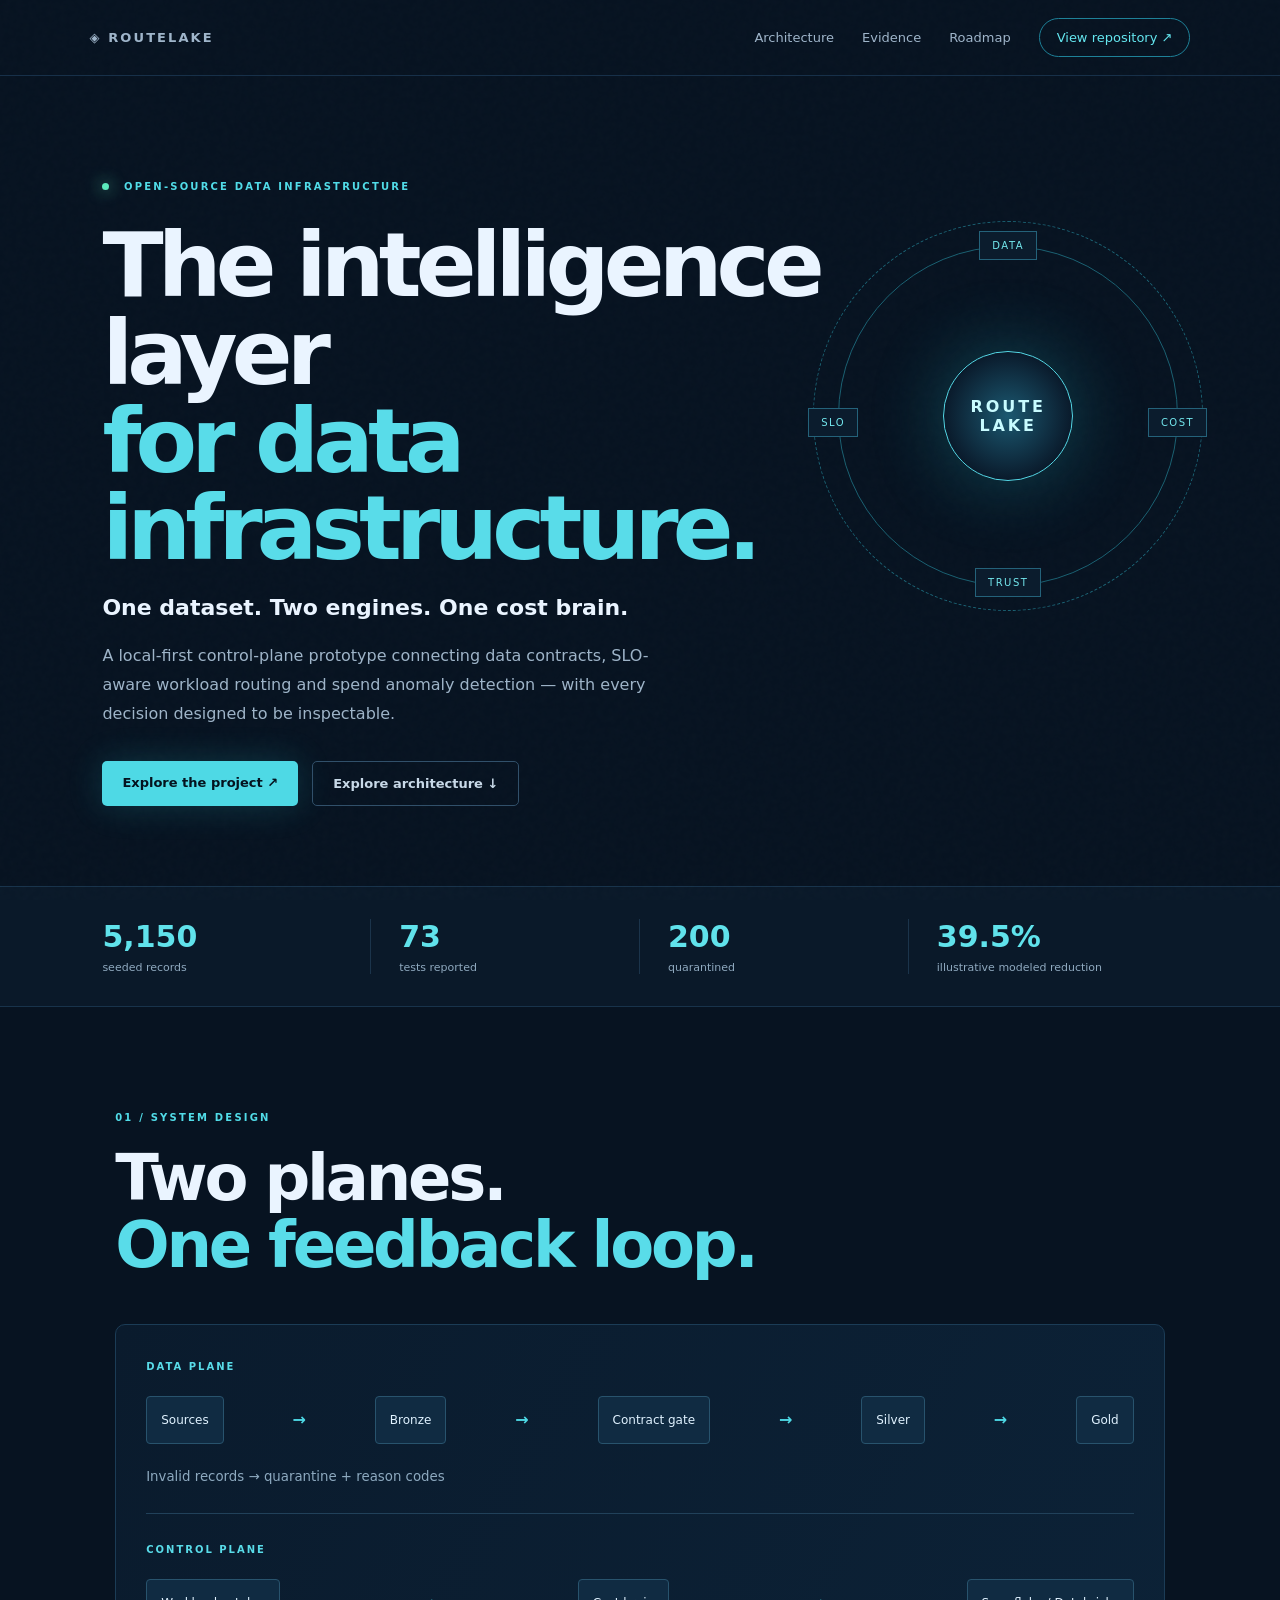
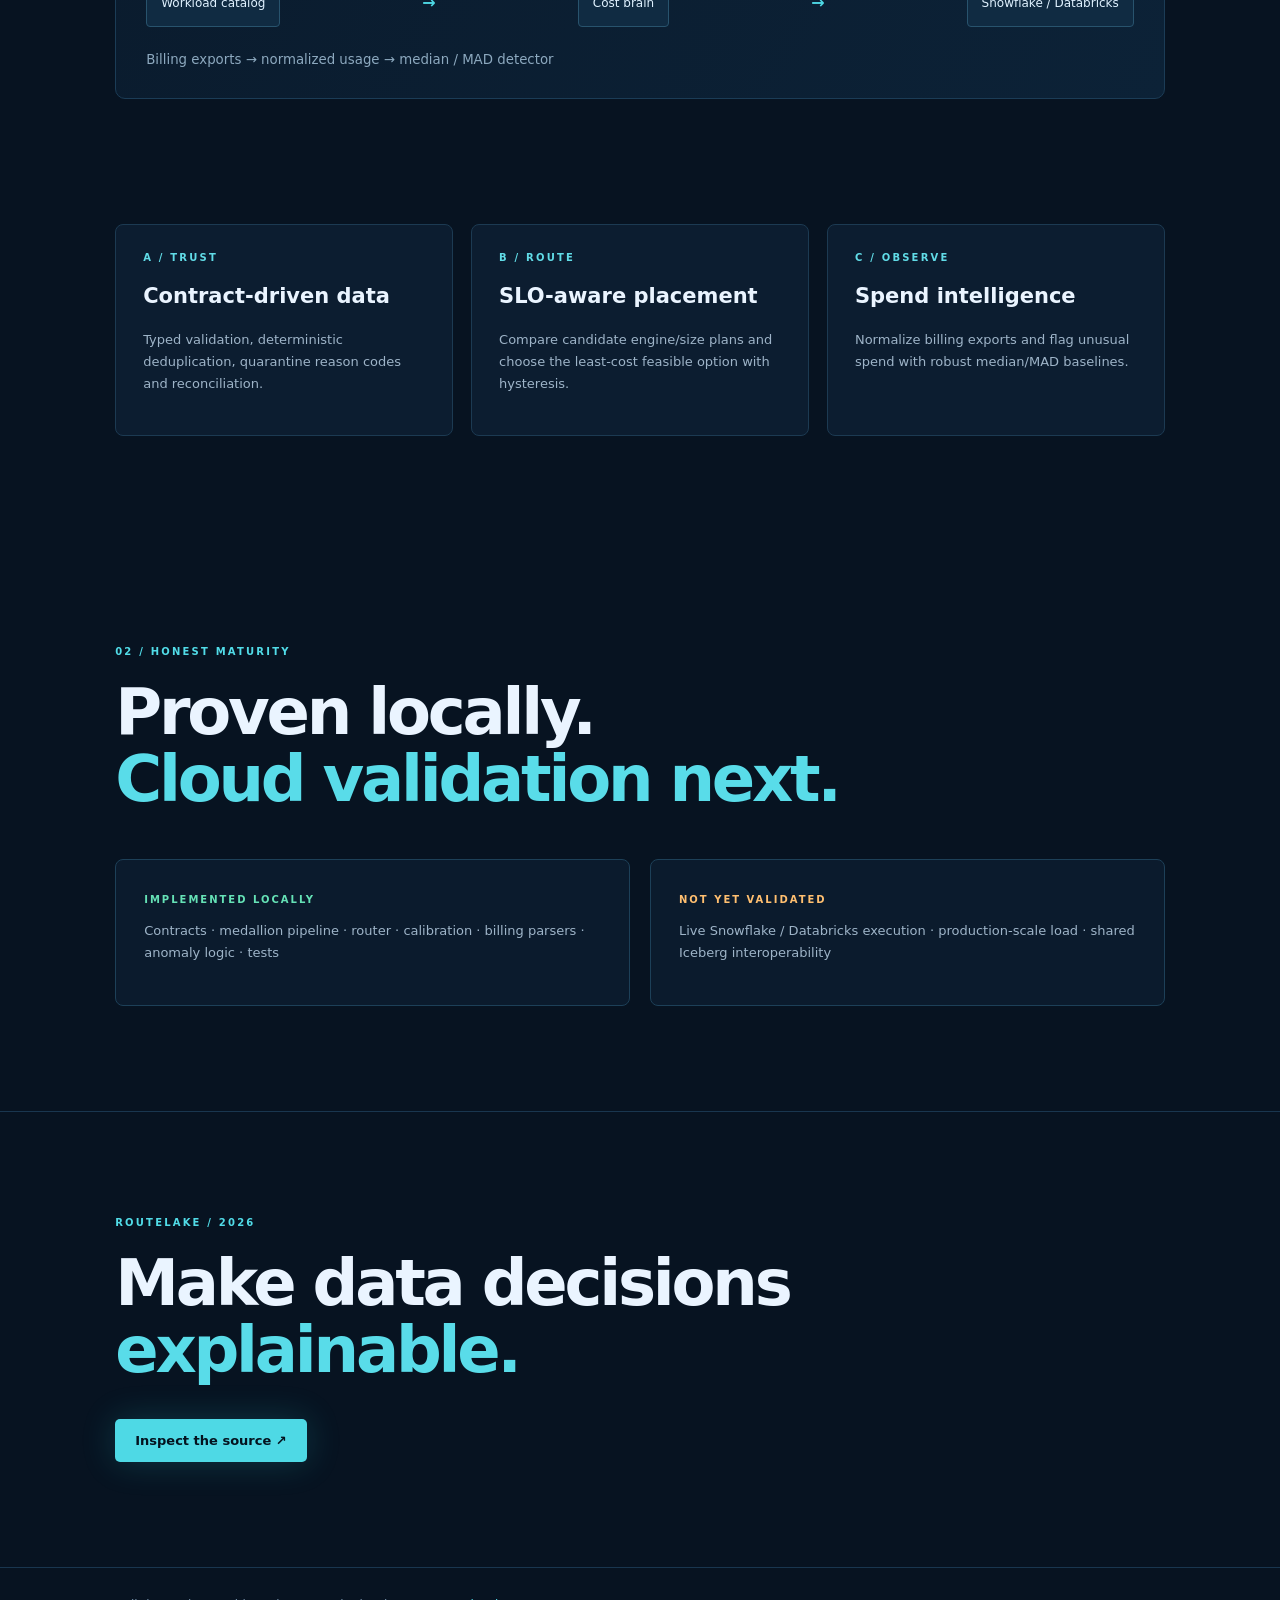
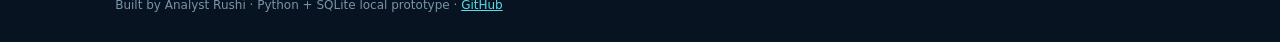
==== site/index.html @ 69322324 "feat: add RouteLake 2026 flagship project experience" ====
<!doctype html>
<html lang="en"><head><meta charset="utf-8"><meta name="viewport" content="width=device-width,initial-scale=1">
<meta name="theme-color" content="#071321"><meta name="description" content="RouteLake — cost-aware lakehouse control plane for data trust, workload routing and spend intelligence.">
<title>RouteLake — Intelligence for Data Infrastructure</title><link rel="stylesheet" href="assets/site.css"></head>
<body><div class="noise"></div><header class="nav"><a class="brand" href="#">◈ ROUTELAKE</a><nav><a href="#architecture">Architecture</a><a href="#evidence">Evidence</a><a href="#roadmap">Roadmap</a><a class="nav-cta" href="https://github.com/AnyalstRushi/routelake">View repository ↗</a></nav></header>
<main><section class="hero"><div class="eyebrow"><span class="pulse"></span> OPEN-SOURCE DATA INFRASTRUCTURE</div><h1>The intelligence layer<br><em>for data infrastructure.</em></h1><p class="lead">One dataset. Two engines. One cost brain.</p><p class="copy">A local-first control-plane prototype connecting data contracts, SLO-aware workload routing and spend anomaly detection — with every decision designed to be inspectable.</p><div class="actions"><a class="primary" href="https://github.com/AnyalstRushi/routelake">Explore the project ↗</a><a class="secondary" href="#architecture">Explore architecture ↓</a></div>
<div class="orbital"><div class="orbit o1"></div><div class="orbit o2"></div><div class="core">ROUTE<br>LAKE</div><span class="node n1">DATA</span><span class="node n2">COST</span><span class="node n3">TRUST</span><span class="node n4">SLO</span></div></section>
<section class="metrics" id="evidence"><div><strong>5,150</strong><span>seeded records</span></div><div><strong>73</strong><span>tests reported</span></div><div><strong>200</strong><span>quarantined</span></div><div><strong>39.5%</strong><span>illustrative modeled reduction</span></div></section>
<section class="section" id="architecture"><div class="eyebrow">01 / SYSTEM DESIGN</div><h2>Two planes.<br><em>One feedback loop.</em></h2><div class="architecture"><div class="plane"><label>DATA PLANE</label><div class="nodes"><span>Sources</span><b>→</b><span>Bronze</span><b>→</b><span>Contract gate</span><b>→</b><span>Silver</span><b>→</b><span>Gold</span></div><small>Invalid records → quarantine + reason codes</small></div><div class="plane control"><label>CONTROL PLANE</label><div class="nodes"><span>Workload catalog</span><b>→</b><span>Cost brain</span><b>→</b><span>Snowflake / Databricks</span></div><small>Billing exports → normalized usage → median / MAD detector</small></div></div></section>
<section class="section cards"><article><div class="num">A / TRUST</div><h3>Contract-driven data</h3><p>Typed validation, deterministic deduplication, quarantine reason codes and reconciliation.</p></article><article><div class="num">B / ROUTE</div><h3>SLO-aware placement</h3><p>Compare candidate engine/size plans and choose the least-cost feasible option with hysteresis.</p></article><article><div class="num">C / OBSERVE</div><h3>Spend intelligence</h3><p>Normalize billing exports and flag unusual spend with robust median/MAD baselines.</p></article></section>
<section class="section" id="roadmap"><div class="eyebrow">02 / HONEST MATURITY</div><h2>Proven locally.<br><em>Cloud validation next.</em></h2><div class="status-grid"><div><label class="done">IMPLEMENTED LOCALLY</label><p>Contracts · medallion pipeline · router · calibration · billing parsers · anomaly logic · tests</p></div><div><label class="next">NOT YET VALIDATED</label><p>Live Snowflake / Databricks execution · production-scale load · shared Iceberg interoperability</p></div></div></section>
<section class="section closing"><div class="eyebrow">ROUTELAKE / 2026</div><h2>Make data decisions<br><em>explainable.</em></h2><a class="primary" href="https://github.com/AnyalstRushi/routelake">Inspect the source ↗</a></section></main>
<footer>Built by Analyst Rushi · Python + SQLite local prototype · <a href="https://github.com/AnyalstRushi/routelake">GitHub</a></footer><script src="assets/site.js"></script></body></html>
---- site/assets/site.css ----
*{box-sizing:border-box}html{scroll-behavior:smooth}body{margin:0;background:#071321;color:#eaf4ff;font-family:Inter,ui-sans-serif,system-ui,sans-serif;overflow-x:hidden}.noise{position:fixed;inset:0;pointer-events:none;opacity:.07;background-image:url("data:image/svg+xml,%3Csvg viewBox='0 0 180 180' xmlns='http://www.w3.org/2000/svg'%3E%3Cfilter id='n'%3E%3CfeTurbulence type='fractalNoise' baseFrequency='.8' numOctaves='3' stitchTiles='stitch'/%3E%3C/filter%3E%3Crect width='100%25' height='100%25' filter='url(%23n)' opacity='.25'/%3E%3C/svg%3E")}.nav{height:76px;display:flex;align-items:center;justify-content:space-between;padding:0 7vw;border-bottom:1px solid #173049;position:relative;z-index:2}.brand{color:#dffaff;text-decoration:none;font-weight:800;letter-spacing:.16em}.nav nav{display:flex;gap:28px;align-items:center}.nav a{color:#9fb5ca;text-decoration:none;font-size:13px}.nav .nav-cta{border:1px solid #1e8198;border-radius:30px;padding:11px 17px;color:#64e6ef}.hero{min-height:680px;padding:105px 8vw 80px;position:relative;overflow:hidden}.eyebrow,.num{font-size:10px;letter-spacing:.22em;color:#51dce8;font-weight:800}.pulse{display:inline-block;width:7px;height:7px;border-radius:50%;background:#5be9bb;box-shadow:0 0 16px #5be9bb;margin-right:9px}h1{font-size:clamp(48px,7vw,92px);line-height:.98;letter-spacing:-.065em;margin:30px 0 20px;max-width:780px}em{font-style:normal;color:#59dce9}.lead{font-size:22px;font-weight:650}.copy{color:#9eb4c8;max-width:570px;line-height:1.8}.actions{display:flex;gap:14px;margin-top:32px}.primary,.secondary{display:inline-block;padding:14px 20px;border-radius:5px;text-decoration:none;font-weight:700;font-size:13px}.primary{background:#4ed9e5;color:#04131f;box-shadow:0 0 35px #26c8d333}.secondary{border:1px solid #31506a;color:#c8d9e8}.orbital{position:absolute;right:6%;top:145px;width:390px;height:390px;display:grid;place-items:center}.core{width:130px;height:130px;border-radius:50%;display:grid;place-content:center;text-align:center;letter-spacing:.18em;font-weight:900;color:#c8fbff;background:radial-gradient(circle,#1b5870,#0a1b2c 70%);border:1px solid #54d9e7;box-shadow:0 0 75px #23d7e544}.orbit{position:absolute;border:1px solid #1b6172;border-radius:50%;animation:spin 24s linear infinite}.o1{inset:25px}.o2{inset:0;border-style:dashed;animation-duration:38s}.node{position:absolute;padding:8px 12px;border:1px solid #24627a;background:#0b1c2d;color:#73e7ed;font-size:10px;letter-spacing:.15em}.n1{top:10px}.n2{right:-4px;top:48%}.n3{bottom:14px}.n4{left:-5px;top:48%}@keyframes spin{to{transform:rotate(360deg)}}.metrics{display:grid;grid-template-columns:repeat(4,1fr);padding:32px 8vw;border-top:1px solid #18334b;border-bottom:1px solid #18334b;background:#0a1929}.metrics div{display:flex;flex-direction:column;gap:7px;border-right:1px solid #1b344b;padding-left:28px}.metrics div:first-child{padding-left:0}.metrics div:last-child{border:0}.metrics strong{font-size:30px;color:#60e2eb}.metrics span{font-size:11px;color:#8fa9bf}.section{padding:105px 9vw}.section h2{font-size:clamp(38px,5vw,64px);letter-spacing:-.05em;line-height:1.05;margin:22px 0 45px}.architecture{border:1px solid #1b3c56;background:linear-gradient(120deg,#0a1b2d,#0c2237);padding:30px;border-radius:10px}.plane label,.status-grid label{font-size:10px;letter-spacing:.2em;color:#59dce9;font-weight:800}.nodes{display:flex;align-items:center;justify-content:space-between;gap:10px;margin:22px 0}.nodes span{border:1px solid #28536d;background:#102b42;padding:16px 14px;border-radius:4px;font-size:12px;color:#e0f2ff}.nodes b{color:#4ed9e5}.plane small{color:#8da9bf}.control{border-top:1px solid #21415a;margin-top:28px;padding-top:24px}.cards{display:grid;grid-template-columns:repeat(3,1fr);gap:18px;padding-top:20px}.cards article{background:#0c1d30;border:1px solid #1c3a52;padding:27px;border-radius:8px}.cards h3{font-size:21px}.cards p,.status-grid p{color:#9eb4c8;line-height:1.7;font-size:13px}.num{color:#61dce7}.status-grid{display:grid;grid-template-columns:1fr 1fr;gap:20px}.status-grid>div{padding:28px;border:1px solid #1d4058;background:#0b1b2d;border-radius:8px}.status-grid .done{color:#65e2b6}.status-grid .next{color:#ffbf70}.closing{border-top:1px solid #19364f}.closing h2{margin-bottom:35px}footer{padding:30px 9vw;border-top:1px solid #19364f;color:#7893aa;font-size:12px}footer a{color:#57dce8}@media(max-width:900px){.orbital{opacity:.2;right:-130px}.nav nav a:not(.nav-cta){display:none}.metrics{grid-template-columns:repeat(2,1fr);gap:24px}.metrics div{padding-left:0;border:0}.cards{grid-template-columns:1fr}.nodes{flex-wrap:wrap;justify-content:flex-start}.status-grid{grid-template-columns:1fr}}@media(prefers-reduced-motion:reduce){*,*::before,*::after{animation-duration:.01ms!important;animation-iteration-count:1!important;scroll-behavior:auto!important}}
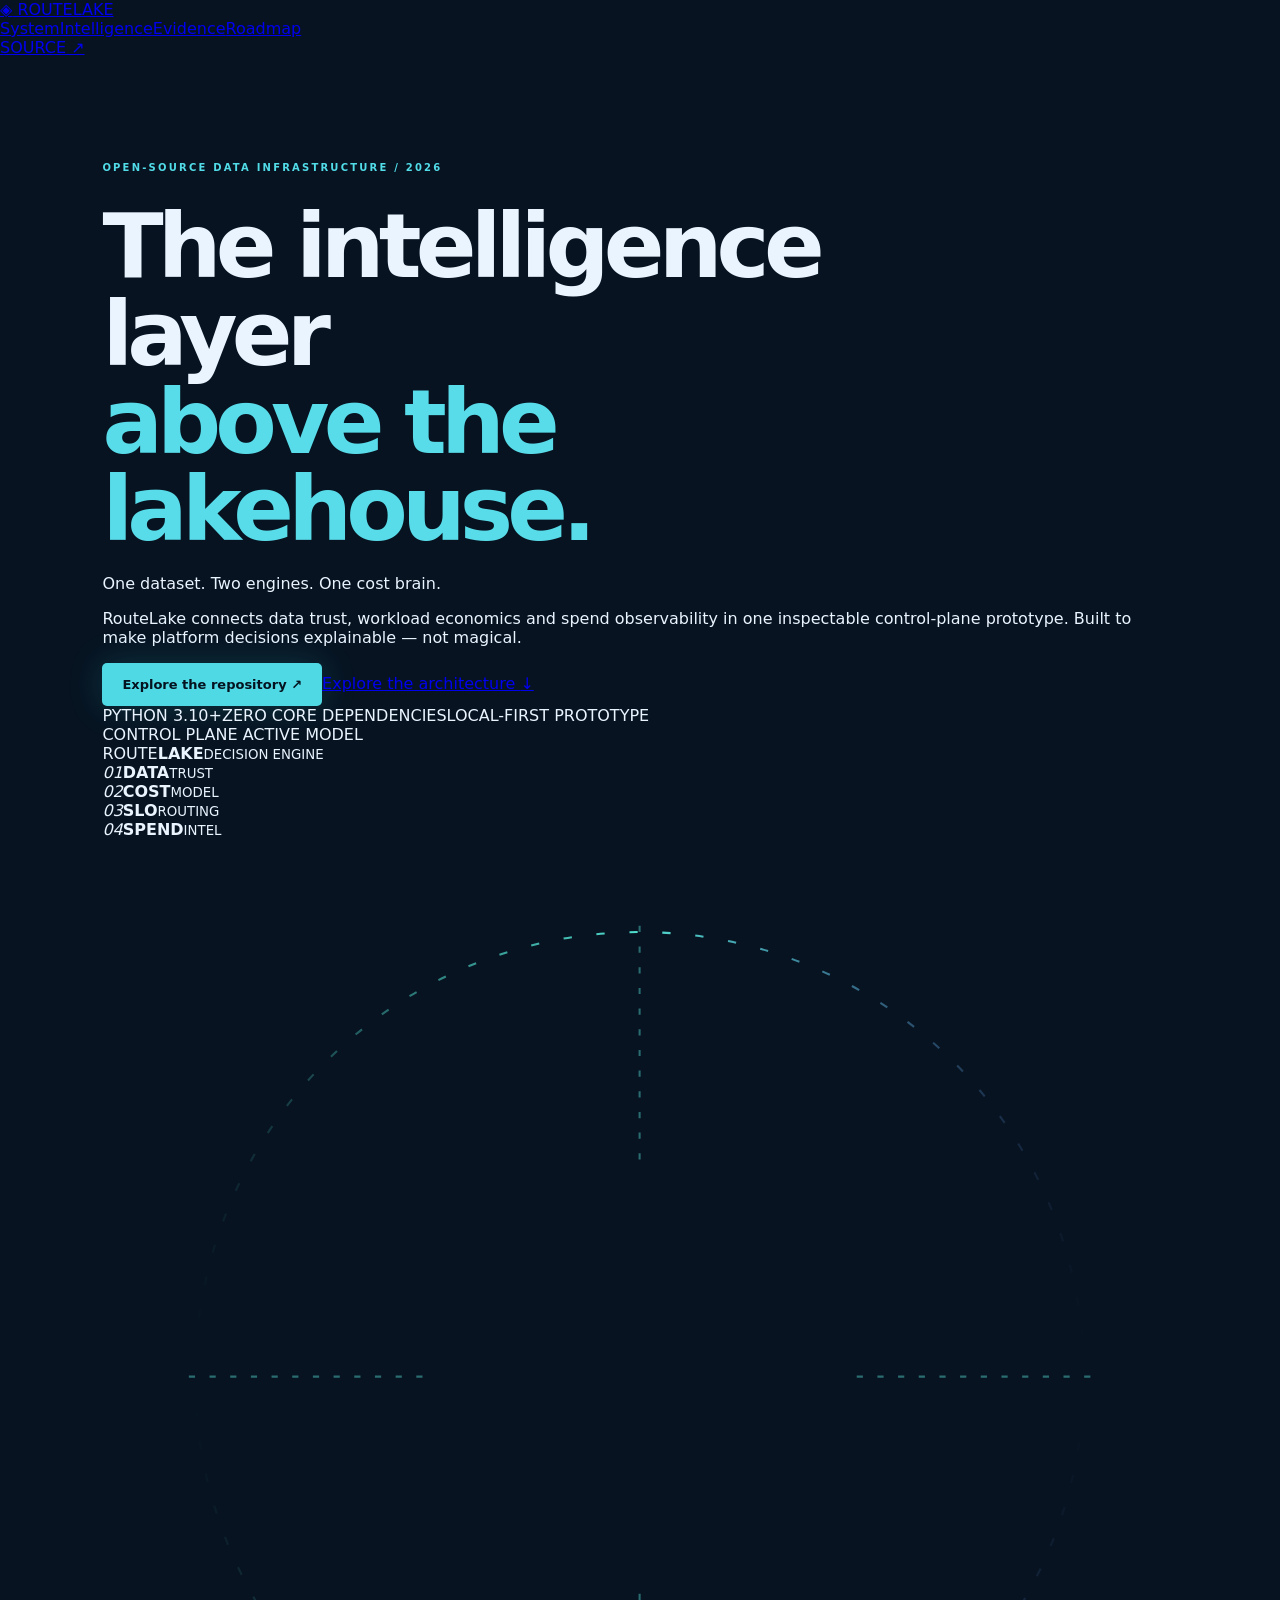
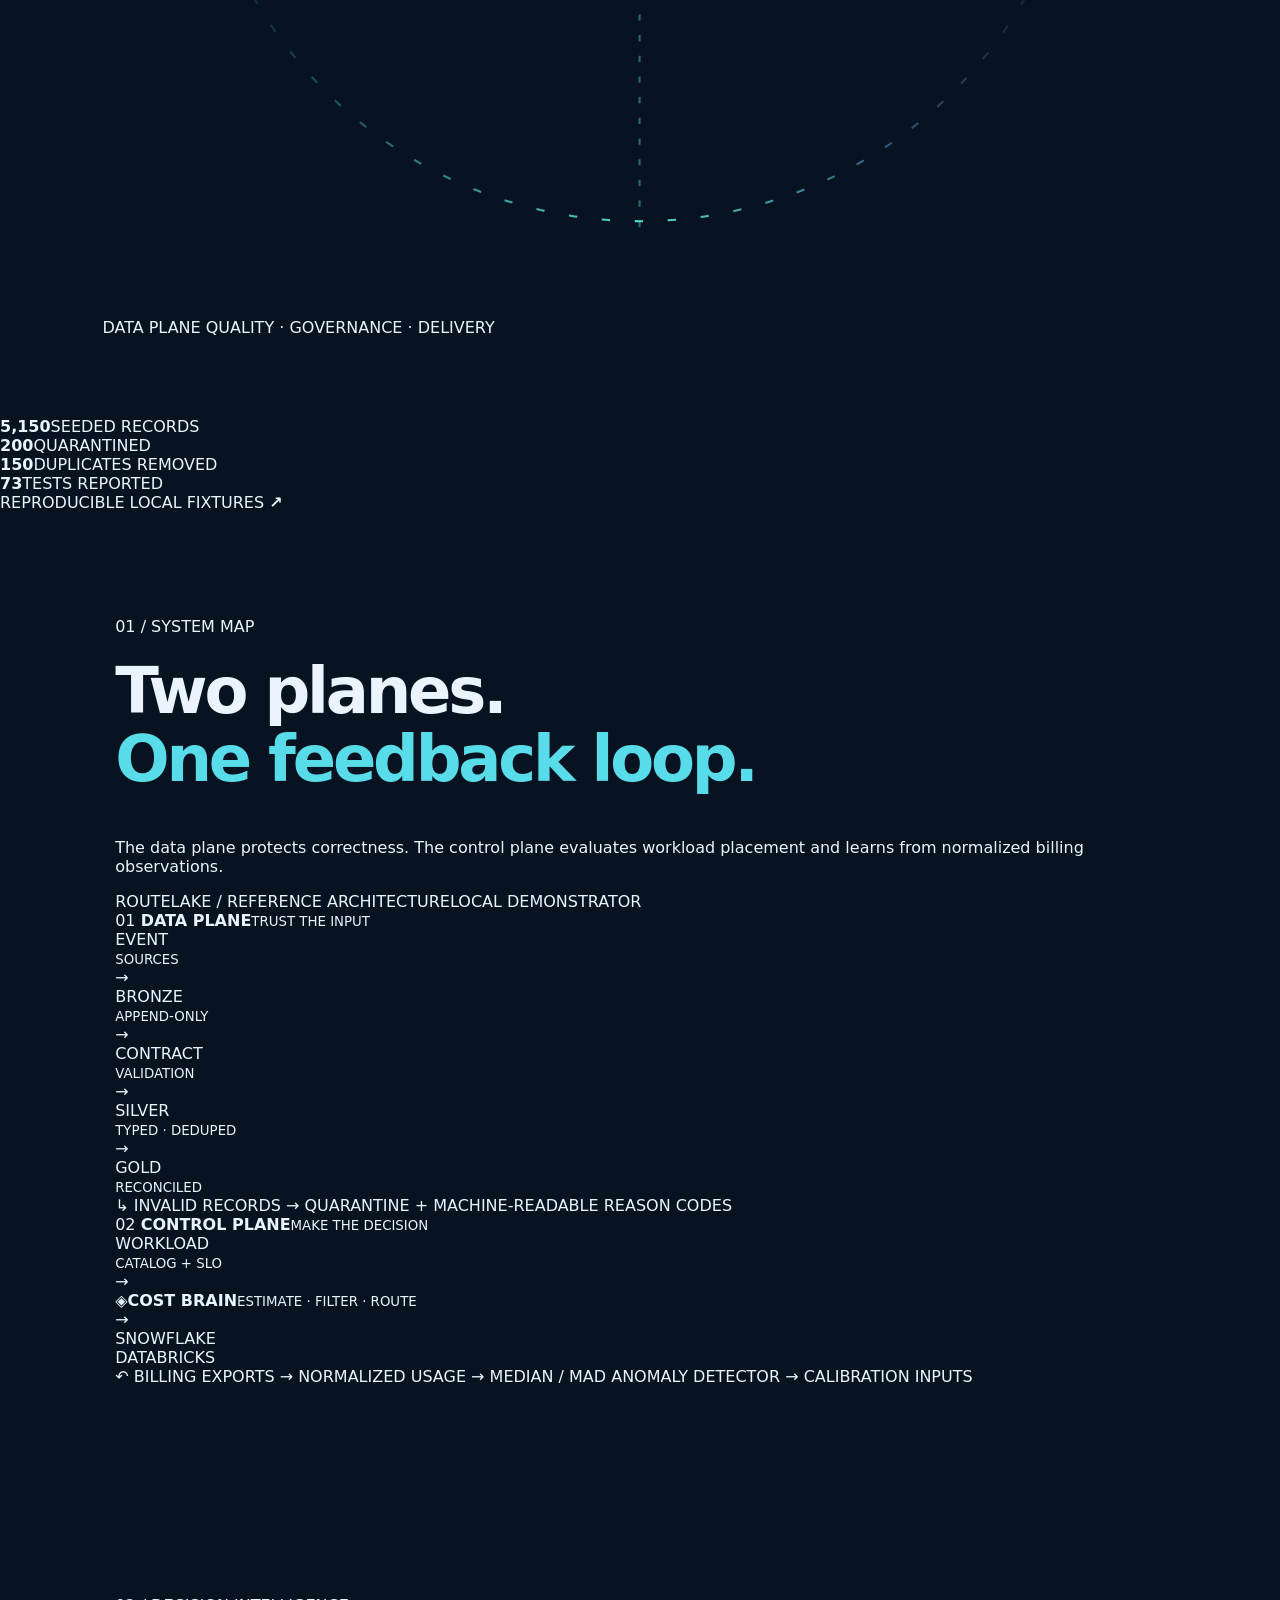
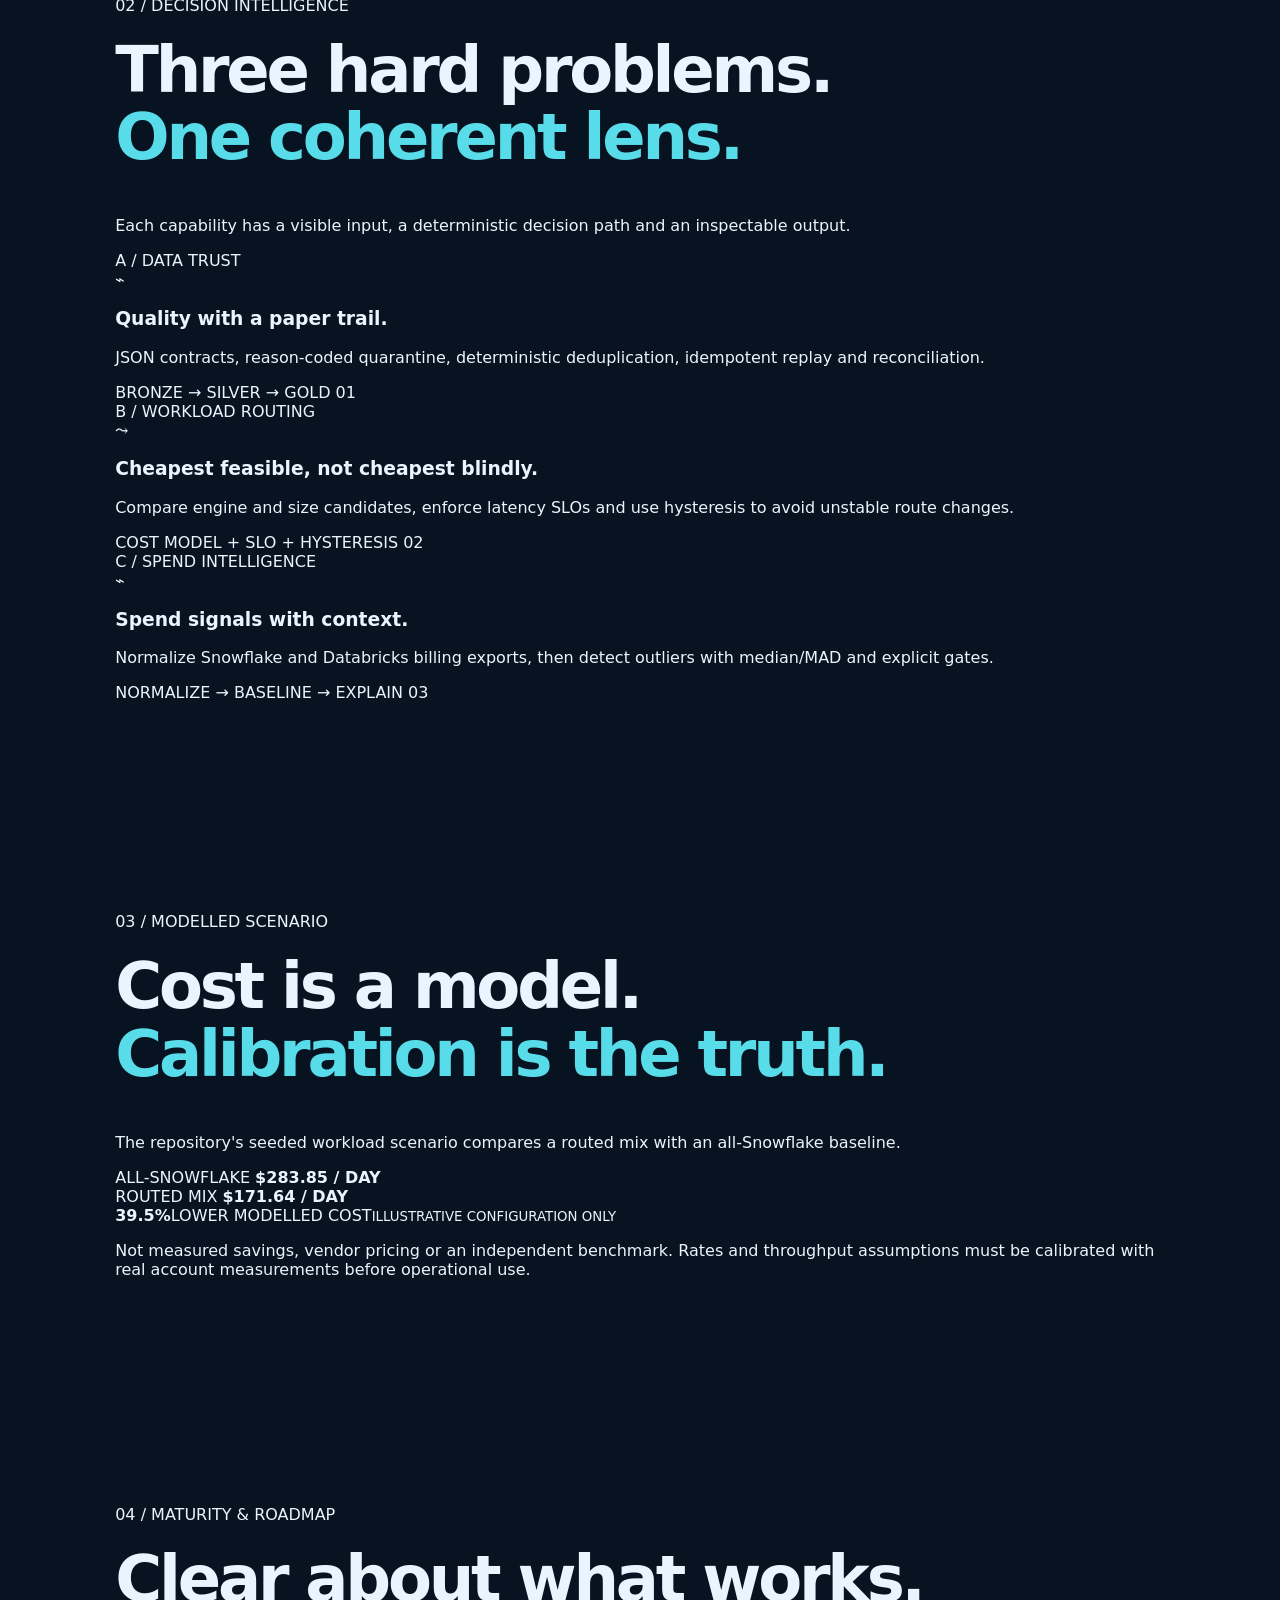
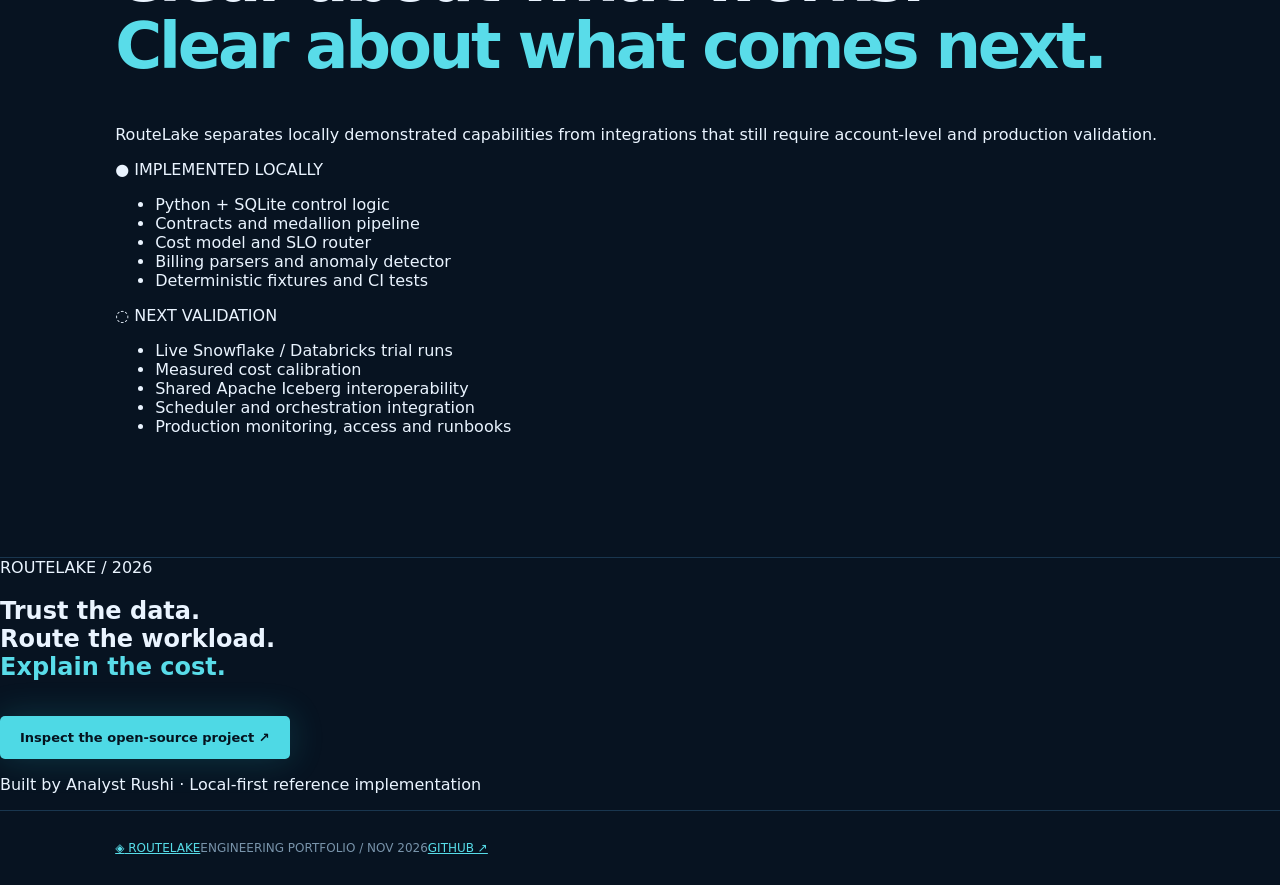
==== commit 0047f863: "feat: redesign RouteLake landing experience" ====
--- a/site/index.html
+++ b/site/index.html
@@ -1,13 +1,45 @@
 <!doctype html>
-<html lang="en"><head><meta charset="utf-8"><meta name="viewport" content="width=device-width,initial-scale=1">
-<meta name="theme-color" content="#071321"><meta name="description" content="RouteLake — cost-aware lakehouse control plane for data trust, workload routing and spend intelligence.">
-<title>RouteLake — Intelligence for Data Infrastructure</title><link rel="stylesheet" href="assets/site.css"></head>
-<body><div class="noise"></div><header class="nav"><a class="brand" href="#">◈ ROUTELAKE</a><nav><a href="#architecture">Architecture</a><a href="#evidence">Evidence</a><a href="#roadmap">Roadmap</a><a class="nav-cta" href="https://github.com/AnyalstRushi/routelake">View repository ↗</a></nav></header>
-<main><section class="hero"><div class="eyebrow"><span class="pulse"></span> OPEN-SOURCE DATA INFRASTRUCTURE</div><h1>The intelligence layer<br><em>for data infrastructure.</em></h1><p class="lead">One dataset. Two engines. One cost brain.</p><p class="copy">A local-first control-plane prototype connecting data contracts, SLO-aware workload routing and spend anomaly detection — with every decision designed to be inspectable.</p><div class="actions"><a class="primary" href="https://github.com/AnyalstRushi/routelake">Explore the project ↗</a><a class="secondary" href="#architecture">Explore architecture ↓</a></div>
-<div class="orbital"><div class="orbit o1"></div><div class="orbit o2"></div><div class="core">ROUTE<br>LAKE</div><span class="node n1">DATA</span><span class="node n2">COST</span><span class="node n3">TRUST</span><span class="node n4">SLO</span></div></section>
-<section class="metrics" id="evidence"><div><strong>5,150</strong><span>seeded records</span></div><div><strong>73</strong><span>tests reported</span></div><div><strong>200</strong><span>quarantined</span></div><div><strong>39.5%</strong><span>illustrative modeled reduction</span></div></section>
-<section class="section" id="architecture"><div class="eyebrow">01 / SYSTEM DESIGN</div><h2>Two planes.<br><em>One feedback loop.</em></h2><div class="architecture"><div class="plane"><label>DATA PLANE</label><div class="nodes"><span>Sources</span><b>→</b><span>Bronze</span><b>→</b><span>Contract gate</span><b>→</b><span>Silver</span><b>→</b><span>Gold</span></div><small>Invalid records → quarantine + reason codes</small></div><div class="plane control"><label>CONTROL PLANE</label><div class="nodes"><span>Workload catalog</span><b>→</b><span>Cost brain</span><b>→</b><span>Snowflake / Databricks</span></div><small>Billing exports → normalized usage → median / MAD detector</small></div></div></section>
-<section class="section cards"><article><div class="num">A / TRUST</div><h3>Contract-driven data</h3><p>Typed validation, deterministic deduplication, quarantine reason codes and reconciliation.</p></article><article><div class="num">B / ROUTE</div><h3>SLO-aware placement</h3><p>Compare candidate engine/size plans and choose the least-cost feasible option with hysteresis.</p></article><article><div class="num">C / OBSERVE</div><h3>Spend intelligence</h3><p>Normalize billing exports and flag unusual spend with robust median/MAD baselines.</p></article></section>
-<section class="section" id="roadmap"><div class="eyebrow">02 / HONEST MATURITY</div><h2>Proven locally.<br><em>Cloud validation next.</em></h2><div class="status-grid"><div><label class="done">IMPLEMENTED LOCALLY</label><p>Contracts · medallion pipeline · router · calibration · billing parsers · anomaly logic · tests</p></div><div><label class="next">NOT YET VALIDATED</label><p>Live Snowflake / Databricks execution · production-scale load · shared Iceberg interoperability</p></div></div></section>
-<section class="section closing"><div class="eyebrow">ROUTELAKE / 2026</div><h2>Make data decisions<br><em>explainable.</em></h2><a class="primary" href="https://github.com/AnyalstRushi/routelake">Inspect the source ↗</a></section></main>
-<footer>Built by Analyst Rushi · Python + SQLite local prototype · <a href="https://github.com/AnyalstRushi/routelake">GitHub</a></footer><script src="assets/site.js"></script></body></html>+<html lang="en">
+<head>
+<meta charset="utf-8"><meta name="viewport" content="width=device-width,initial-scale=1">
+<meta name="theme-color" content="#07111f">
+<meta name="description" content="RouteLake — a cost-aware lakehouse control plane for data trust, workload routing and spend intelligence.">
+<title>RouteLake — Intelligence for Data Infrastructure</title>
+<link rel="preconnect" href="https://fonts.googleapis.com"><link rel="preconnect" href="https://fonts.gstatic.com" crossorigin>
+<link href="https://fonts.googleapis.com/css2?family=DM+Mono:wght@400;500&family=Manrope:wght@400;500;600;700;800&display=swap" rel="stylesheet">
+<link rel="stylesheet" href="assets/site.css">
+</head>
+<body>
+<div class="grid-bg" aria-hidden="true"></div><div class="glow glow-a" aria-hidden="true"></div><div class="glow glow-b" aria-hidden="true"></div>
+<header class="topbar"><a class="wordmark" href="#top"><span class="mark">◈</span> ROUTELAKE</a><nav><a href="#system">System</a><a href="#intelligence">Intelligence</a><a href="#evidence">Evidence</a><a href="#roadmap">Roadmap</a></nav><a class="top-cta" href="https://github.com/AnyalstRushi/routelake">SOURCE ↗</a></header>
+<main id="top">
+<section class="hero">
+<div class="hero-copy reveal"><div class="eyebrow"><i></i> OPEN-SOURCE DATA INFRASTRUCTURE <span> / 2026</span></div>
+<h1>The intelligence layer<br><em>above the lakehouse.</em></h1>
+<p class="thesis">One dataset. Two engines. One cost brain.</p>
+<p class="intro">RouteLake connects data trust, workload economics and spend observability in one inspectable control-plane prototype. Built to make platform decisions explainable — not magical.</p>
+<div class="hero-actions"><a class="button primary" href="https://github.com/AnyalstRushi/routelake">Explore the repository <b>↗</b></a><a class="text-link" href="#system">Explore the architecture <span>↓</span></a></div>
+<div class="hero-meta"><span>PYTHON 3.10+</span><span>ZERO CORE DEPENDENCIES</span><span>LOCAL-FIRST PROTOTYPE</span></div></div>
+<div class="hero-visual reveal" aria-label="Animated RouteLake control-plane illustration">
+<div class="visual-label label-top">CONTROL PLANE <span>ACTIVE MODEL</span></div><div class="radar"><div class="radar-ring r1"></div><div class="radar-ring r2"></div><div class="radar-ring r3"></div><div class="radar-sweep"></div><div class="radar-core"><span>ROUTE</span><b>LAKE</b><small>DECISION ENGINE</small></div>
+<div class="orbit-node node-data"><i>01</i><b>DATA</b><small>TRUST</small></div><div class="orbit-node node-cost"><i>02</i><b>COST</b><small>MODEL</small></div><div class="orbit-node node-slo"><i>03</i><b>SLO</b><small>ROUTING</small></div><div class="orbit-node node-spend"><i>04</i><b>SPEND</b><small>INTEL</small></div>
+<svg class="links" viewBox="0 0 520 520" aria-hidden="true"><defs><linearGradient id="trace"><stop stop-color="#51e0d0" stop-opacity="0"/><stop offset=".5" stop-color="#51e0d0"/><stop offset="1" stop-color="#6f9bff" stop-opacity="0"/></linearGradient></defs><circle cx="260" cy="260" r="215" fill="none" stroke="url(#trace)" stroke-width="1" stroke-dasharray="4 12"/><path d="M260 42 L260 160 M478 260 L360 260 M260 478 L260 360 M42 260 L160 260" stroke="#54d9d0" stroke-opacity=".45" stroke-dasharray="3 7"/></svg></div><div class="visual-label label-bottom">DATA PLANE <span>QUALITY · GOVERNANCE · DELIVERY</span></div></div>
+</section>
+<section class="signal-strip" id="evidence"><div><strong>5,150</strong><span>SEEDED RECORDS</span></div><div><strong>200</strong><span>QUARANTINED</span></div><div><strong>150</strong><span>DUPLICATES REMOVED</span></div><div><strong>73</strong><span>TESTS REPORTED</span></div><div class="signal-note">REPRODUCIBLE LOCAL FIXTURES <b>↗</b></div></section>
+<section class="section" id="system"><div class="section-kicker">01 / SYSTEM MAP</div><div class="section-heading"><h2>Two planes.<br><em>One feedback loop.</em></h2><p>The data plane protects correctness. The control plane evaluates workload placement and learns from normalized billing observations.</p></div>
+<div class="system-board reveal"><div class="board-head"><span>ROUTELAKE / REFERENCE ARCHITECTURE</span><span class="live-dot">LOCAL DEMONSTRATOR</span></div>
+<div class="plane-title">01 <b>DATA PLANE</b><small>TRUST THE INPUT</small></div><div class="flow"><div class="flow-node">EVENT<br><small>SOURCES</small></div><span>→</span><div class="flow-node">BRONZE<br><small>APPEND-ONLY</small></div><span>→</span><div class="flow-node gate">CONTRACT<br><small>VALIDATION</small></div><span>→</span><div class="flow-node">SILVER<br><small>TYPED · DEDUPED</small></div><span>→</span><div class="flow-node">GOLD<br><small>RECONCILED</small></div></div>
+<div class="quarantine"><span>↳</span> INVALID RECORDS → QUARANTINE + MACHINE-READABLE REASON CODES</div>
+<div class="plane-title control-title">02 <b>CONTROL PLANE</b><small>MAKE THE DECISION</small></div><div class="control-flow"><div class="control-source">WORKLOAD<br><small>CATALOG + SLO</small></div><span>→</span><div class="brain"><span>◈</span><b>COST BRAIN</b><small>ESTIMATE · FILTER · ROUTE</small></div><span>→</span><div class="engine">SNOWFLAKE</div><div class="engine">DATABRICKS</div></div>
+<div class="feedback"><span>↶</span> BILLING EXPORTS → NORMALIZED USAGE → MEDIAN / MAD ANOMALY DETECTOR → CALIBRATION INPUTS</div>
+</div></section>
+<section class="section intelligence" id="intelligence"><div class="section-kicker">02 / DECISION INTELLIGENCE</div><div class="section-heading"><h2>Three hard problems.<br><em>One coherent lens.</em></h2><p>Each capability has a visible input, a deterministic decision path and an inspectable output.</p></div><div class="capability-grid">
+<article class="cap-card reveal"><div class="cap-index">A / DATA TRUST</div><div class="cap-glyph">⌁</div><h3>Quality with a paper trail.</h3><p>JSON contracts, reason-coded quarantine, deterministic deduplication, idempotent replay and reconciliation.</p><div class="cap-foot">BRONZE → SILVER → GOLD <span>01</span></div></article>
+<article class="cap-card reveal"><div class="cap-index">B / WORKLOAD ROUTING</div><div class="cap-glyph">⤳</div><h3>Cheapest feasible, not cheapest blindly.</h3><p>Compare engine and size candidates, enforce latency SLOs and use hysteresis to avoid unstable route changes.</p><div class="cap-foot">COST MODEL + SLO + HYSTERESIS <span>02</span></div></article>
+<article class="cap-card reveal"><div class="cap-index">C / SPEND INTELLIGENCE</div><div class="cap-glyph">⌁</div><h3>Spend signals with context.</h3><p>Normalize Snowflake and Databricks billing exports, then detect outliers with median/MAD and explicit gates.</p><div class="cap-foot">NORMALIZE → BASELINE → EXPLAIN <span>03</span></div></article>
+</div></section>
+<section class="section economics"><div class="section-kicker">03 / MODELLED SCENARIO</div><div class="economics-panel reveal"><div><h2>Cost is a model.<br><em>Calibration is the truth.</em></h2><p>The repository's seeded workload scenario compares a routed mix with an all-Snowflake baseline.</p><div class="economics-bars"><div><label>ALL-SNOWFLAKE <b>$283.85 / DAY</b></label><i style="--w:100%"></i></div><div><label>ROUTED MIX <b>$171.64 / DAY</b></label><i style="--w:60.5%"></i></div></div></div><div class="saving"><strong>39.5%</strong><span>LOWER MODELLED COST</span><small>ILLUSTRATIVE CONFIGURATION ONLY</small></div><p class="disclaimer">Not measured savings, vendor pricing or an independent benchmark. Rates and throughput assumptions must be calibrated with real account measurements before operational use.</p></div></section>
+<section class="section maturity" id="roadmap"><div class="section-kicker">04 / MATURITY & ROADMAP</div><div class="section-heading"><h2>Clear about what works.<br><em>Clear about what comes next.</em></h2><p>RouteLake separates locally demonstrated capabilities from integrations that still require account-level and production validation.</p></div><div class="maturity-grid"><div class="maturity-card verified"><div class="status">● IMPLEMENTED LOCALLY</div><ul><li>Python + SQLite control logic</li><li>Contracts and medallion pipeline</li><li>Cost model and SLO router</li><li>Billing parsers and anomaly detector</li><li>Deterministic fixtures and CI tests</li></ul></div><div class="maturity-card future"><div class="status">◌ NEXT VALIDATION</div><ul><li>Live Snowflake / Databricks trial runs</li><li>Measured cost calibration</li><li>Shared Apache Iceberg interoperability</li><li>Scheduler and orchestration integration</li><li>Production monitoring, access and runbooks</li></ul></div></div></section>
+<section class="closing"><div class="section-kicker">ROUTELAKE / 2026</div><h2>Trust the data.<br>Route the workload.<br><em>Explain the cost.</em></h2><a class="button primary" href="https://github.com/AnyalstRushi/routelake">Inspect the open-source project ↗</a><p>Built by Analyst Rushi · Local-first reference implementation</p></section>
+</main><footer><a class="wordmark" href="#top"><span class="mark">◈</span> ROUTELAKE</a><span>ENGINEERING PORTFOLIO / NOV 2026</span><a href="https://github.com/AnyalstRushi/routelake">GITHUB ↗</a></footer><script src="assets/site.js"></script>
+</body></html>
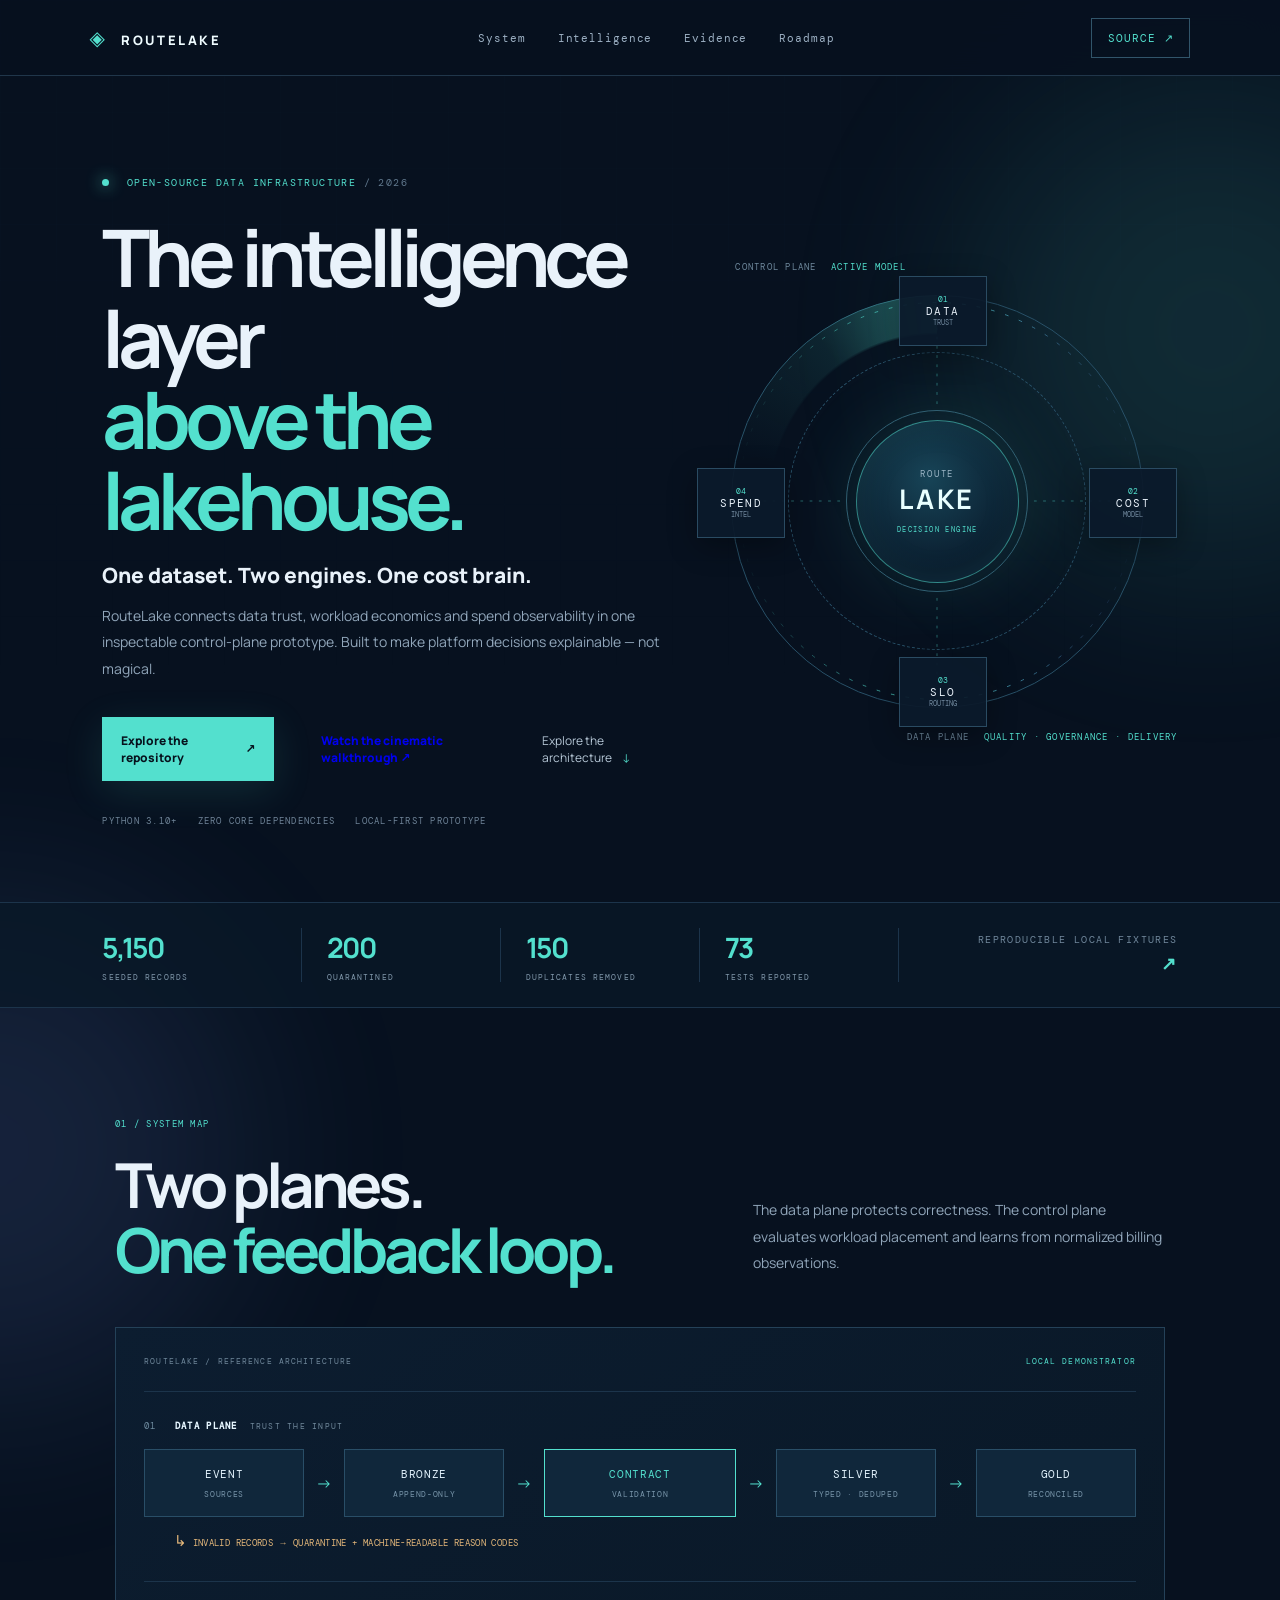
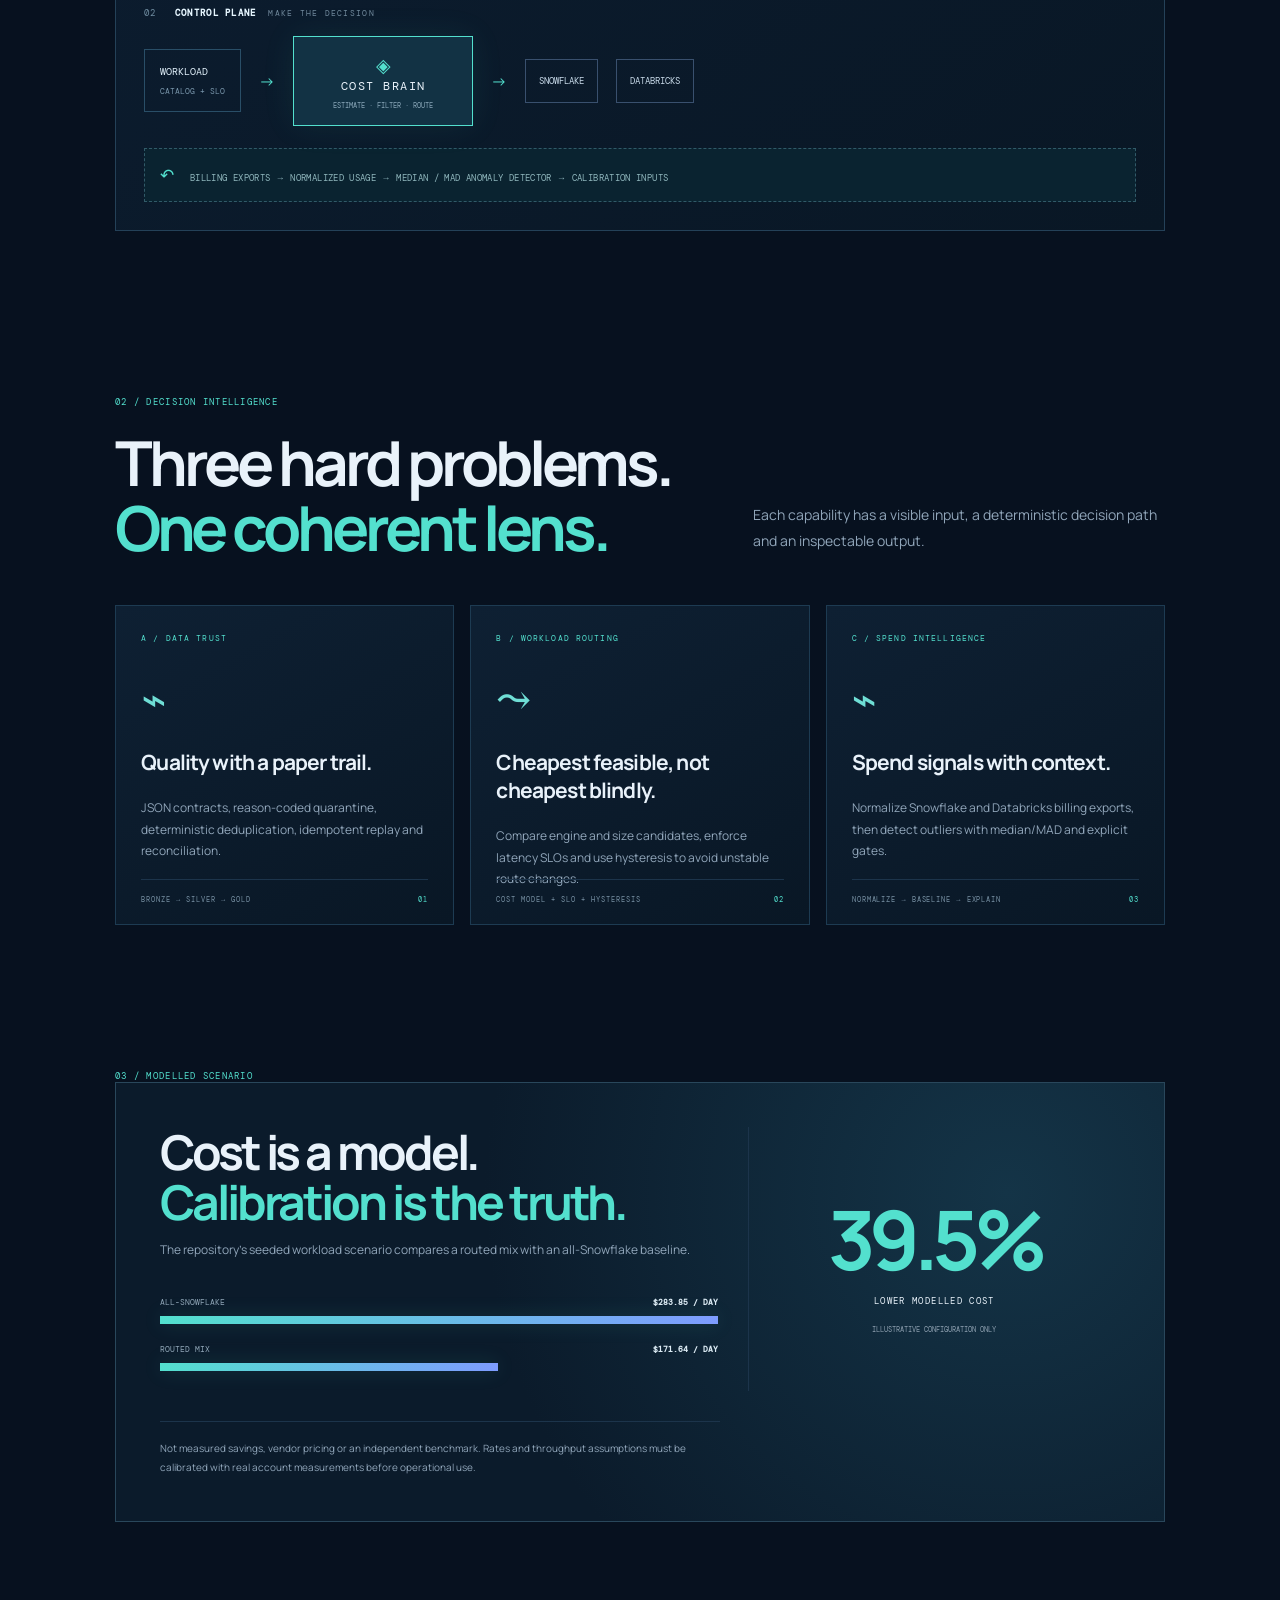
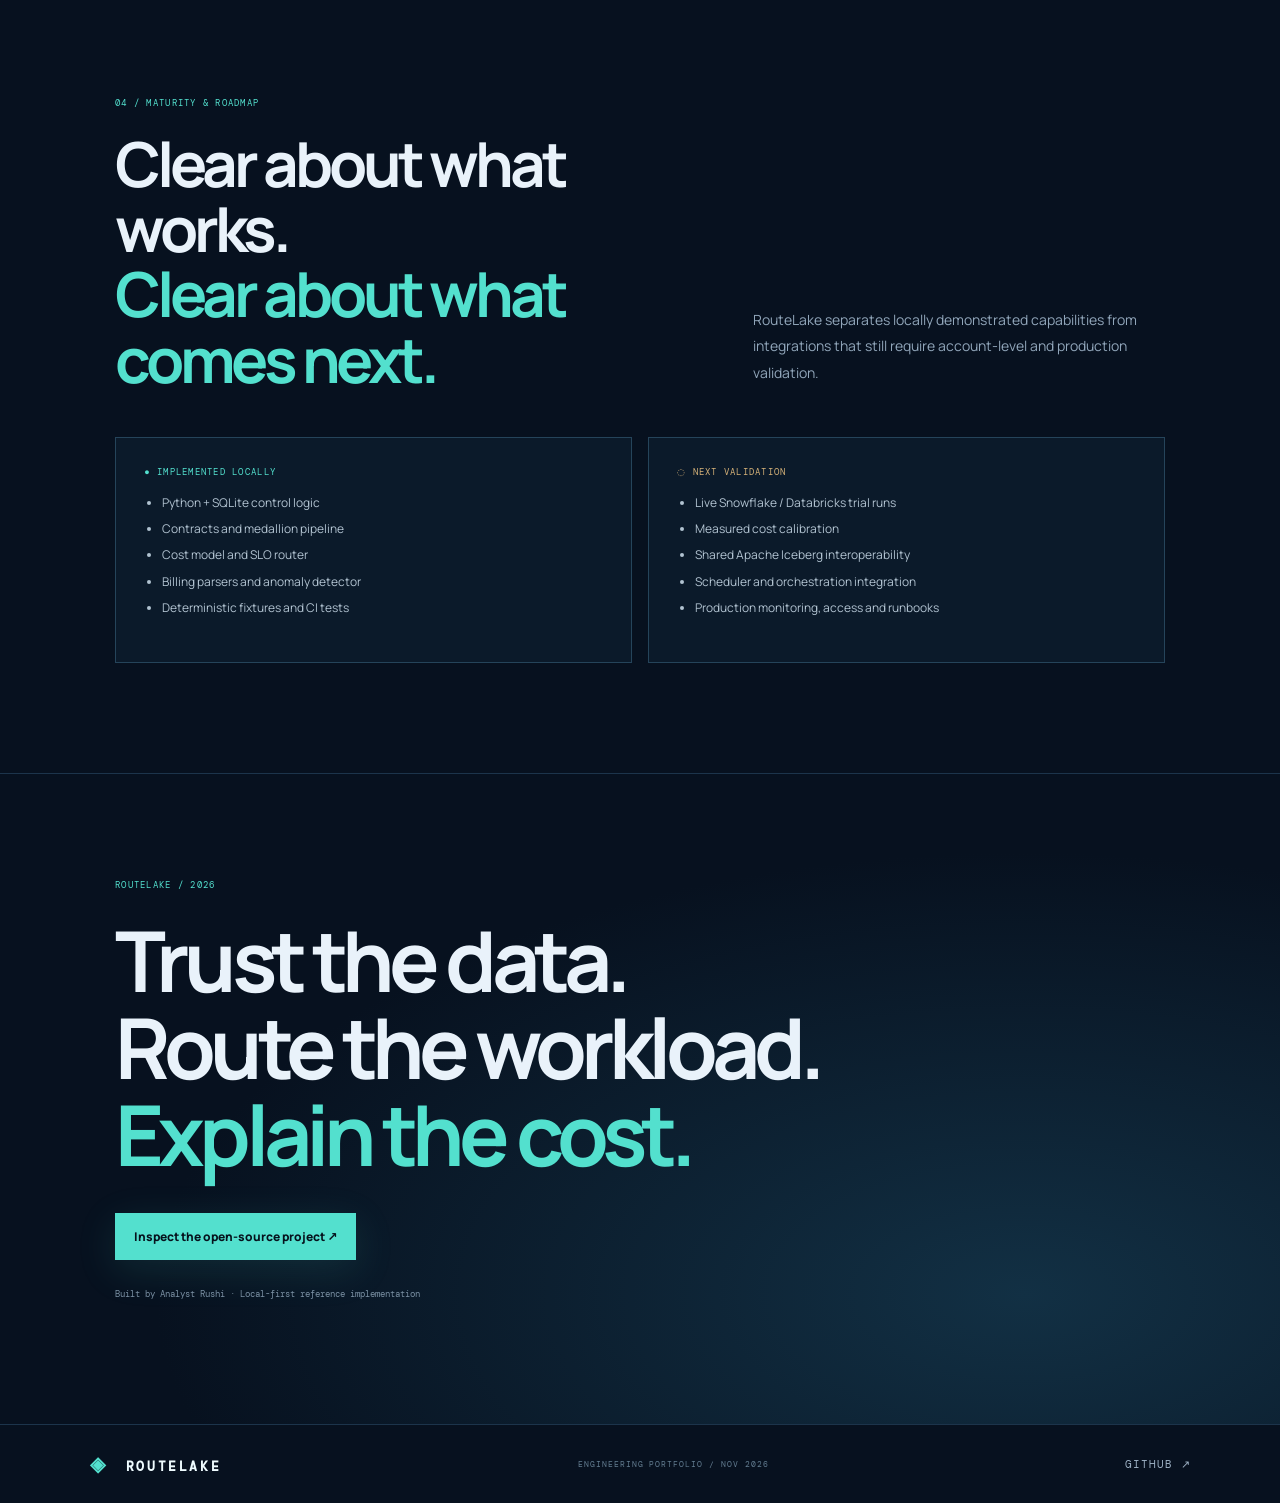
==== commit dbd0f19d: "Add cinematic presentation CTA to project website" ====
--- a/site/index.html
+++ b/site/index.html
@@ -18,7 +18,7 @@
 <h1>The intelligence layer<br><em>above the lakehouse.</em></h1>
 <p class="thesis">One dataset. Two engines. One cost brain.</p>
 <p class="intro">RouteLake connects data trust, workload economics and spend observability in one inspectable control-plane prototype. Built to make platform decisions explainable — not magical.</p>
-<div class="hero-actions"><a class="button primary" href="https://github.com/AnyalstRushi/routelake">Explore the repository <b>↗</b></a><a class="text-link" href="#system">Explore the architecture <span>↓</span></a></div>
+<div class="hero-actions"><a class="button primary" href="https://github.com/AnyalstRushi/routelake">Explore the repository <b>↗</b></a><a class="button" href="presentation.html">Watch the cinematic walkthrough ↗</a><a class="text-link" href="#system">Explore the architecture <span>↓</span></a></div>
 <div class="hero-meta"><span>PYTHON 3.10+</span><span>ZERO CORE DEPENDENCIES</span><span>LOCAL-FIRST PROTOTYPE</span></div></div>
 <div class="hero-visual reveal" aria-label="Animated RouteLake control-plane illustration">
 <div class="visual-label label-top">CONTROL PLANE <span>ACTIVE MODEL</span></div><div class="radar"><div class="radar-ring r1"></div><div class="radar-ring r2"></div><div class="radar-ring r3"></div><div class="radar-sweep"></div><div class="radar-core"><span>ROUTE</span><b>LAKE</b><small>DECISION ENGINE</small></div>
--- a/site/assets/site.css
+++ b/site/assets/site.css
@@ -1 +1 @@
-*{box-sizing:border-box}html{scroll-behavior:smooth}body{margin:0;background:#071321;color:#eaf4ff;font-family:Inter,ui-sans-serif,system-ui,sans-serif;overflow-x:hidden}.noise{position:fixed;inset:0;pointer-events:none;opacity:.07;background-image:url("data:image/svg+xml,%3Csvg viewBox='0 0 180 180' xmlns='http://www.w3.org/2000/svg'%3E%3Cfilter id='n'%3E%3CfeTurbulence type='fractalNoise' baseFrequency='.8' numOctaves='3' stitchTiles='stitch'/%3E%3C/filter%3E%3Crect width='100%25' height='100%25' filter='url(%23n)' opacity='.25'/%3E%3C/svg%3E")}.nav{height:76px;display:flex;align-items:center;justify-content:space-between;padding:0 7vw;border-bottom:1px solid #173049;position:relative;z-index:2}.brand{color:#dffaff;text-decoration:none;font-weight:800;letter-spacing:.16em}.nav nav{display:flex;gap:28px;align-items:center}.nav a{color:#9fb5ca;text-decoration:none;font-size:13px}.nav .nav-cta{border:1px solid #1e8198;border-radius:30px;padding:11px 17px;color:#64e6ef}.hero{min-height:680px;padding:105px 8vw 80px;position:relative;overflow:hidden}.eyebrow,.num{font-size:10px;letter-spacing:.22em;color:#51dce8;font-weight:800}.pulse{display:inline-block;width:7px;height:7px;border-radius:50%;background:#5be9bb;box-shadow:0 0 16px #5be9bb;margin-right:9px}h1{font-size:clamp(48px,7vw,92px);line-height:.98;letter-spacing:-.065em;margin:30px 0 20px;max-width:780px}em{font-style:normal;color:#59dce9}.lead{font-size:22px;font-weight:650}.copy{color:#9eb4c8;max-width:570px;line-height:1.8}.actions{display:flex;gap:14px;margin-top:32px}.primary,.secondary{display:inline-block;padding:14px 20px;border-radius:5px;text-decoration:none;font-weight:700;font-size:13px}.primary{background:#4ed9e5;color:#04131f;box-shadow:0 0 35px #26c8d333}.secondary{border:1px solid #31506a;color:#c8d9e8}.orbital{position:absolute;right:6%;top:145px;width:390px;height:390px;display:grid;place-items:center}.core{width:130px;height:130px;border-radius:50%;display:grid;place-content:center;text-align:center;letter-spacing:.18em;font-weight:900;color:#c8fbff;background:radial-gradient(circle,#1b5870,#0a1b2c 70%);border:1px solid #54d9e7;box-shadow:0 0 75px #23d7e544}.orbit{position:absolute;border:1px solid #1b6172;border-radius:50%;animation:spin 24s linear infinite}.o1{inset:25px}.o2{inset:0;border-style:dashed;animation-duration:38s}.node{position:absolute;padding:8px 12px;border:1px solid #24627a;background:#0b1c2d;color:#73e7ed;font-size:10px;letter-spacing:.15em}.n1{top:10px}.n2{right:-4px;top:48%}.n3{bottom:14px}.n4{left:-5px;top:48%}@keyframes spin{to{transform:rotate(360deg)}}.metrics{display:grid;grid-template-columns:repeat(4,1fr);padding:32px 8vw;border-top:1px solid #18334b;border-bottom:1px solid #18334b;background:#0a1929}.metrics div{display:flex;flex-direction:column;gap:7px;border-right:1px solid #1b344b;padding-left:28px}.metrics div:first-child{padding-left:0}.metrics div:last-child{border:0}.metrics strong{font-size:30px;color:#60e2eb}.metrics span{font-size:11px;color:#8fa9bf}.section{padding:105px 9vw}.section h2{font-size:clamp(38px,5vw,64px);letter-spacing:-.05em;line-height:1.05;margin:22px 0 45px}.architecture{border:1px solid #1b3c56;background:linear-gradient(120deg,#0a1b2d,#0c2237);padding:30px;border-radius:10px}.plane label,.status-grid label{font-size:10px;letter-spacing:.2em;color:#59dce9;font-weight:800}.nodes{display:flex;align-items:center;justify-content:space-between;gap:10px;margin:22px 0}.nodes span{border:1px solid #28536d;background:#102b42;padding:16px 14px;border-radius:4px;font-size:12px;color:#e0f2ff}.nodes b{color:#4ed9e5}.plane small{color:#8da9bf}.control{border-top:1px solid #21415a;margin-top:28px;padding-top:24px}.cards{display:grid;grid-template-columns:repeat(3,1fr);gap:18px;padding-top:20px}.cards article{background:#0c1d30;border:1px solid #1c3a52;padding:27px;border-radius:8px}.cards h3{font-size:21px}.cards p,.status-grid p{color:#9eb4c8;line-height:1.7;font-size:13px}.num{color:#61dce7}.status-grid{display:grid;grid-template-columns:1fr 1fr;gap:20px}.status-grid>div{padding:28px;border:1px solid #1d4058;background:#0b1b2d;border-radius:8px}.status-grid .done{color:#65e2b6}.status-grid .next{color:#ffbf70}.closing{border-top:1px solid #19364f}.closing h2{margin-bottom:35px}footer{padding:30px 9vw;border-top:1px solid #19364f;color:#7893aa;font-size:12px}footer a{color:#57dce8}@media(max-width:900px){.orbital{opacity:.2;right:-130px}.nav nav a:not(.nav-cta){display:none}.metrics{grid-template-columns:repeat(2,1fr);gap:24px}.metrics div{padding-left:0;border:0}.cards{grid-template-columns:1fr}.nodes{flex-wrap:wrap;justify-content:flex-start}.status-grid{grid-template-columns:1fr}}@media(prefers-reduced-motion:reduce){*,*::before,*::after{animation-duration:.01ms!important;animation-iteration-count:1!important;scroll-behavior:auto!important}}+:root{--bg:#07111f;--panel:#0b1a2b;--line:#1c344b;--text:#e9f2fa;--muted:#91a6ba;--mint:#53e0ce;--blue:#7e9cff;--violet:#a28aff}*{box-sizing:border-box}html{scroll-behavior:smooth}body{margin:0;background:var(--bg);color:var(--text);font-family:Manrope,Inter,system-ui,sans-serif;overflow-x:hidden}.grid-bg{position:fixed;inset:0;pointer-events:none;opacity:.15;background-image:linear-gradient(#28415a55 1px,transparent 1px),linear-gradient(90deg,#28415a55 1px,transparent 1px);background-size:56px 56px;mask-image:linear-gradient(to bottom,black,transparent 80%);z-index:-2}.glow{position:absolute;width:500px;height:500px;border-radius:50%;filter:blur(100px);opacity:.12;pointer-events:none;z-index:-1}.glow-a{background:var(--mint);top:80px;right:-180px}.glow-b{background:var(--blue);top:900px;left:-260px}.topbar{height:76px;padding:0 7vw;display:flex;align-items:center;justify-content:space-between;border-bottom:1px solid #20364a;position:sticky;top:0;background:#07111fe8;backdrop-filter:blur(18px);z-index:20}.wordmark{font-size:13px;letter-spacing:.2em;font-weight:800;text-decoration:none;color:#effcff}.mark{color:var(--mint);font-size:20px;margin-right:8px}.topbar nav{display:flex;gap:32px}.topbar nav a,.top-cta,footer a{color:#9db1c4;text-decoration:none;font:11px 'DM Mono',monospace;letter-spacing:.08em}.topbar nav a:hover,footer a:hover{color:var(--mint)}.top-cta{border:1px solid #31556a;padding:12px 16px;color:var(--mint)}.hero{min-height:710px;padding:100px 8vw 75px;display:grid;grid-template-columns:1.08fr .92fr;align-items:center;gap:30px;max-width:1600px;margin:auto}.eyebrow,.section-kicker,.cap-index,.board-head,.plane-title,.visual-label,.hero-meta,.cap-foot,.status,.signal-strip span,.signal-note{font:10px 'DM Mono',monospace;letter-spacing:.14em}.eyebrow{color:var(--mint)}.eyebrow i{display:inline-block;width:7px;height:7px;background:var(--mint);border-radius:50%;box-shadow:0 0 15px var(--mint);margin-right:10px}.eyebrow span{color:#60788d}h1{font-size:clamp(48px,6.2vw,88px);letter-spacing:-.075em;line-height:1.02;margin:28px 0 20px}h1 em,.section-heading h2 em,.economics-panel h2 em,.closing h2 em{font-style:normal;color:var(--mint)}.thesis{font-size:21px;font-weight:800;margin:0 0 14px}.intro,.section-heading>p,.economics-panel p{color:var(--muted);font-size:14px;line-height:1.9;max-width:560px}.hero-actions{display:flex;align-items:center;gap:28px;margin:34px 0}.button{display:inline-flex;gap:22px;align-items:center;text-decoration:none;padding:15px 19px;font-size:12px;font-weight:800}.primary{background:var(--mint);color:#06121d;box-shadow:0 10px 40px #53e0ce20}.primary:hover{transform:translateY(-2px);box-shadow:0 14px 42px #53e0ce35}.text-link{color:#b5c6d5;text-decoration:none;font-size:12px}.text-link span{color:var(--mint);margin-left:8px}.hero-meta{display:flex;gap:20px;color:#6f8498;font-size:9px;flex-wrap:wrap}.hero-visual{min-height:520px;display:grid;place-items:center;position:relative}.visual-label{position:absolute;color:#6f899d;font-size:9px}.visual-label span{color:var(--mint);margin-left:8px}.label-top{top:20px;left:8%}.label-bottom{bottom:18px;right:0}.radar{width:min(480px,44vw);aspect-ratio:1;position:relative;display:grid;place-items:center}.radar-ring{position:absolute;border:1px solid #285067;border-radius:50%;inset:7%;animation:ringPulse 5s ease-in-out infinite}.r2{inset:19%;border-style:dashed;animation:spin 48s linear infinite}.r3{inset:31%;border-color:#315c70}.radar-sweep{position:absolute;inset:7%;border-radius:50%;background:conic-gradient(from 0deg,transparent 0 78%,#53e0ce18 90%,#53e0ce66 100%);mask:radial-gradient(transparent 57%,black 58%);animation:spin 14s linear infinite}.radar-core{width:34%;aspect-ratio:1;border:1px solid #53e0ce88;border-radius:50%;background:radial-gradient(circle at 45% 35%,#174457,#0a1c2d 68%);box-shadow:0 0 75px #53e0ce22,inset 0 0 35px #53e0ce18;display:flex;flex-direction:column;justify-content:center;align-items:center;z-index:2}.radar-core span,.radar-core small{font:9px 'DM Mono',monospace;letter-spacing:.2em;color:#9cb6c6}.radar-core b{font-size:27px;letter-spacing:.1em;color:#e8ffff}.radar-core small{font-size:7px;margin-top:8px;color:var(--mint)}.orbit-node{position:absolute;z-index:3;width:88px;height:70px;border:1px solid #2a4b62;background:#0b1a2beF;display:flex;flex-direction:column;align-items:center;justify-content:center;box-shadow:0 8px 30px #0005}.orbit-node i{font:8px 'DM Mono';color:var(--mint);font-style:normal}.orbit-node b{font:11px 'DM Mono';letter-spacing:.13em}.orbit-node small{font:7px 'DM Mono';color:#71899e}.node-data{top:3%;left:42%}.node-cost{right:0;top:43%}.node-slo{bottom:3%;left:42%}.node-spend{left:0;top:43%}.links{position:absolute;inset:0;width:100%;height:100%;z-index:1}.signal-strip{display:grid;grid-template-columns:repeat(4,1fr) 1.4fr;padding:25px 8vw;border-top:1px solid var(--line);border-bottom:1px solid var(--line);background:#0a1928c9;align-items:center}.signal-strip>div{display:flex;flex-direction:column;gap:6px;border-right:1px solid var(--line);padding-left:25px}.signal-strip>div:first-child{padding-left:0}.signal-strip strong{font-size:28px;letter-spacing:-.05em;color:var(--mint)}.signal-strip span{font-size:8px;color:#8299ac}.signal-strip .signal-note{border:0;align-items:flex-end;color:#71889c}.signal-note b{color:var(--mint);font-size:18px}.section{padding:110px 9vw;max-width:1600px;margin:auto}.section-kicker{color:var(--mint);font-size:9px}.section-heading{display:grid;grid-template-columns:1fr .7fr;gap:50px;align-items:end;margin:22px 0 45px}.section-heading h2,.economics-panel h2{font-size:clamp(38px,5vw,62px);letter-spacing:-.065em;line-height:1.05;margin:0}.section-heading>p{margin:0 0 5px}.system-board{border:1px solid #244158;background:linear-gradient(145deg,#0c1d30,#091725);padding:28px;position:relative;overflow:hidden}.board-head{display:flex;justify-content:space-between;color:#6f879a;font-size:8px;padding-bottom:25px;border-bottom:1px solid var(--line)}.live-dot{color:var(--mint)}.plane-title{margin:28px 0 17px;color:#708da1;font-size:9px}.plane-title b{color:#e6f6ff;margin:0 12px}.plane-title small{color:#71899c;font-size:8px}.flow{display:grid;grid-template-columns:1fr auto 1fr auto 1.2fr auto 1fr auto 1fr;gap:12px;align-items:center}.flow>span,.control-flow>span{color:var(--mint)}.flow-node{background:#10273b;border:1px solid #294e67;padding:17px 10px;text-align:center;font:11px 'DM Mono';color:#e2f2fc;letter-spacing:.06em}.flow-node small,.control-source small{display:block;color:#7895aa;font-size:8px;margin-top:8px}.flow-node.gate{border-color:#53e0ce;color:var(--mint)}.quarantine{font:9px 'DM Mono';color:#e4b77a;margin:14px 0 0 3%;letter-spacing:.04em}.quarantine span{color:#e4b77a;font-size:15px}.control-title{border-top:1px solid var(--line);padding-top:25px;margin-top:30px}.control-flow{display:flex;align-items:center;gap:18px}.control-source{font:10px 'DM Mono';color:#e0eff9;border:1px solid #294e67;padding:15px}.brain{display:flex;flex-direction:column;align-items:center;background:#123244;border:1px solid var(--mint);padding:15px 24px;min-width:180px;box-shadow:0 0 35px #53e0ce13}.brain span{color:var(--mint);font-size:19px}.brain b{font:12px 'DM Mono';letter-spacing:.12em}.brain small{font:7px 'DM Mono';color:#8aa7b9;margin-top:7px}.engine{border:1px solid #39506e;padding:15px 13px;font:9px 'DM Mono';color:#c7d9e8}.feedback{margin-top:22px;padding:15px;background:#0a2330;border:1px dashed #315a68;color:#8fb6bc;font:9px 'DM Mono';letter-spacing:.04em}.feedback span{color:var(--mint);font-size:17px;margin-right:10px}.intelligence{padding-top:55px}.capability-grid{display:grid;grid-template-columns:repeat(3,1fr);gap:16px}.cap-card{padding:27px 25px 22px;background:linear-gradient(150deg,#0e2033,#091725);border:1px solid #1d3b52;min-height:310px;position:relative;transition:transform .3s,border-color .3s}.cap-card:hover{transform:translateY(-6px);border-color:#4d9c9b}.cap-index{font-size:8px;color:var(--mint)}.cap-glyph{font-size:42px;color:#6fded5;margin:26px 0 14px}.cap-card h3{font-size:21px;letter-spacing:-.04em;max-width:260px}.cap-card p{color:var(--muted);font-size:12px;line-height:1.8}.cap-foot{position:absolute;bottom:20px;left:25px;right:25px;border-top:1px solid var(--line);padding-top:15px;color:#7891a4;font-size:7px}.cap-foot span{float:right;color:var(--mint)}.economics{padding-top:35px}.economics-panel{display:grid;grid-template-columns:1.2fr .8fr;gap:30px;padding:44px;border:1px solid #29475b;background:radial-gradient(circle at 85% 25%,#143447,#0b1b2b 55%)}.economics-panel h2{font-size:clamp(32px,4vw,48px)}.economics-panel p{font-size:12px}.economics-bars{margin-top:35px;max-width:600px}.economics-bars>div{margin:20px 0}.economics-bars label{display:flex;justify-content:space-between;font:8px 'DM Mono';color:#91a7b8}.economics-bars label b{color:#dcebf4}.economics-bars i{display:block;margin-top:9px;height:8px;width:var(--w);background:linear-gradient(90deg,#53e0ce,#7e9cff);box-shadow:0 0 20px #53e0ce25}.saving{display:flex;flex-direction:column;align-items:center;justify-content:center;border-left:1px solid var(--line)}.saving strong{font-size:clamp(54px,7vw,82px);letter-spacing:-.08em;color:var(--mint)}.saving span{font:9px 'DM Mono';letter-spacing:.15em}.saving small{margin-top:18px;color:#8d9faf;font:7px 'DM Mono'}.disclaimer{grid-column:1/-1;border-top:1px solid var(--line);padding-top:17px!important;font-size:10px!important;margin:0}.maturity{padding-top:65px}.maturity-grid{display:grid;grid-template-columns:1fr 1fr;gap:16px}.maturity-card{border:1px solid #25445a;background:#0b1a2a;padding:28px}.maturity-card .status{font-size:9px}.verified .status{color:var(--mint)}.future .status{color:#d6b278}.maturity-card ul{padding:0 0 0 18px;color:#b2c3d1;font-size:12px;line-height:2.2}.closing{padding:105px 9vw 115px;border-top:1px solid var(--line);background:radial-gradient(ellipse at 80% 80%,#123044,#07111f 60%)}.closing h2{font-size:clamp(46px,7vw,84px);line-height:1.04;letter-spacing:-.07em;margin:25px 0 35px}.closing p{font:9px 'DM Mono';color:#7b91a4;margin-top:28px}footer{display:flex;justify-content:space-between;align-items:center;padding:26px 7vw;border-top:1px solid var(--line)}footer>span{font:8px 'DM Mono';color:#637d91;letter-spacing:.12em}.reveal{opacity:0;transform:translateY(18px);transition:opacity .7s ease,transform .7s ease}.reveal.visible{opacity:1;transform:translateY(0)}@keyframes spin{to{transform:rotate(360deg)}}@keyframes ringPulse{0%,100%{opacity:.55;transform:scale(.98)}50%{opacity:1;transform:scale(1.02)}}@media(max-width:1000px){.hero{grid-template-columns:1fr;padding-top:75px}.hero-visual{min-height:430px}.radar{width:min(460px,80vw)}.section-heading{grid-template-columns:1fr;gap:15px}.flow{grid-template-columns:1fr;gap:8px}.flow>span{transform:rotate(90deg);text-align:center}.control-flow{flex-wrap:wrap}.signal-strip{grid-template-columns:repeat(4,1fr)}.signal-note{display:none!important}}@media(max-width:700px){.topbar{padding:0 5vw}.topbar nav{display:none}.hero{padding:65px 6vw 45px}.hero-visual{min-height:350px}.radar{width:88vw}.hero-meta{gap:10px;font-size:7px}.signal-strip{padding:20px 6vw;gap:16px 0}.signal-strip>div{padding-left:12px}.signal-strip strong{font-size:22px}.signal-strip span{font-size:7px}.section{padding:75px 6vw}.system-board{padding:18px}.control-flow{gap:9px}.brain{min-width:140px;padding:12px}.capability-grid,.maturity-grid{grid-template-columns:1fr}.cap-card{min-height:280px}.economics-panel{grid-template-columns:1fr;padding:25px}.saving{border-left:0;border-top:1px solid var(--line);padding-top:25px}.disclaimer{grid-column:auto}.closing{padding:80px 6vw}footer{padding:22px 6vw;gap:15px;flex-wrap:wrap}footer>span{order:3;width:100%}}@media(prefers-reduced-motion:reduce){*,*::before,*::after{scroll-behavior:auto!important;animation-duration:.01ms!important;animation-iteration-count:1!important;transition-duration:.01ms!important}.reveal{opacity:1;transform:none}}
